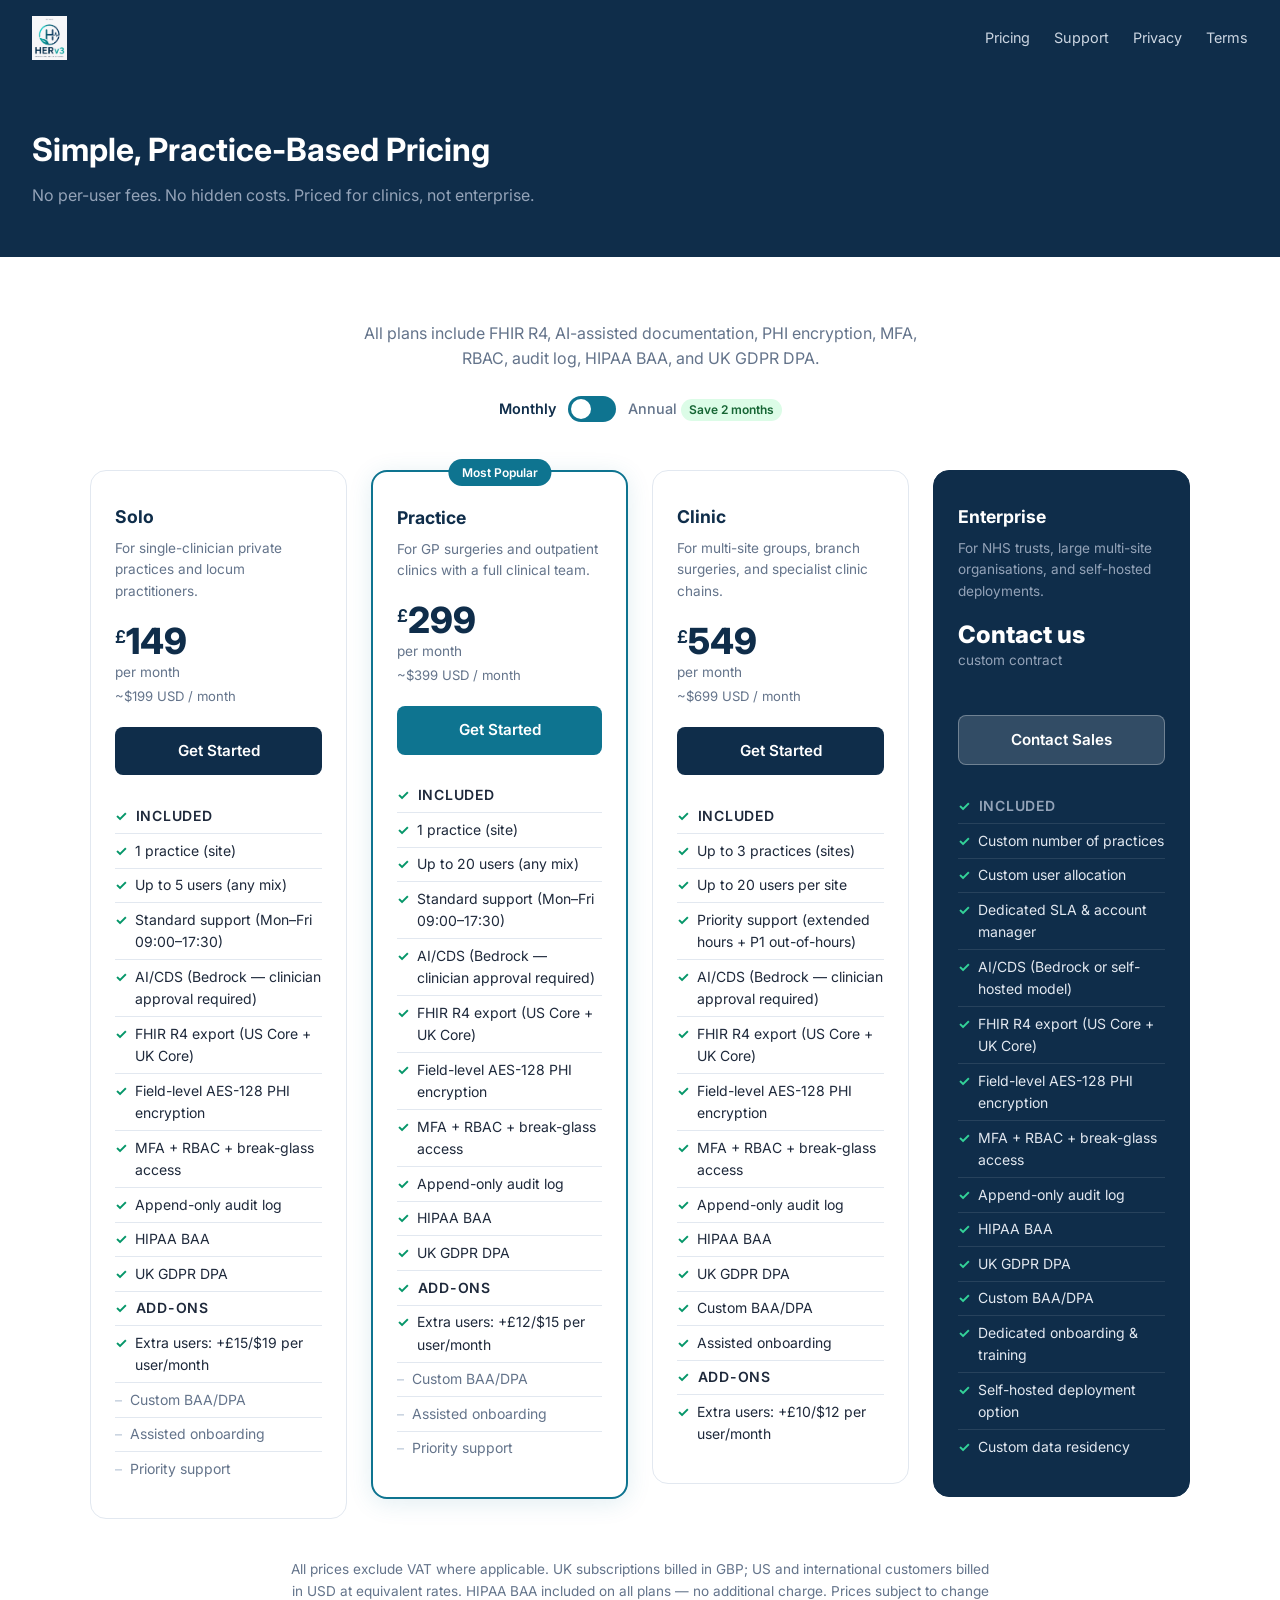
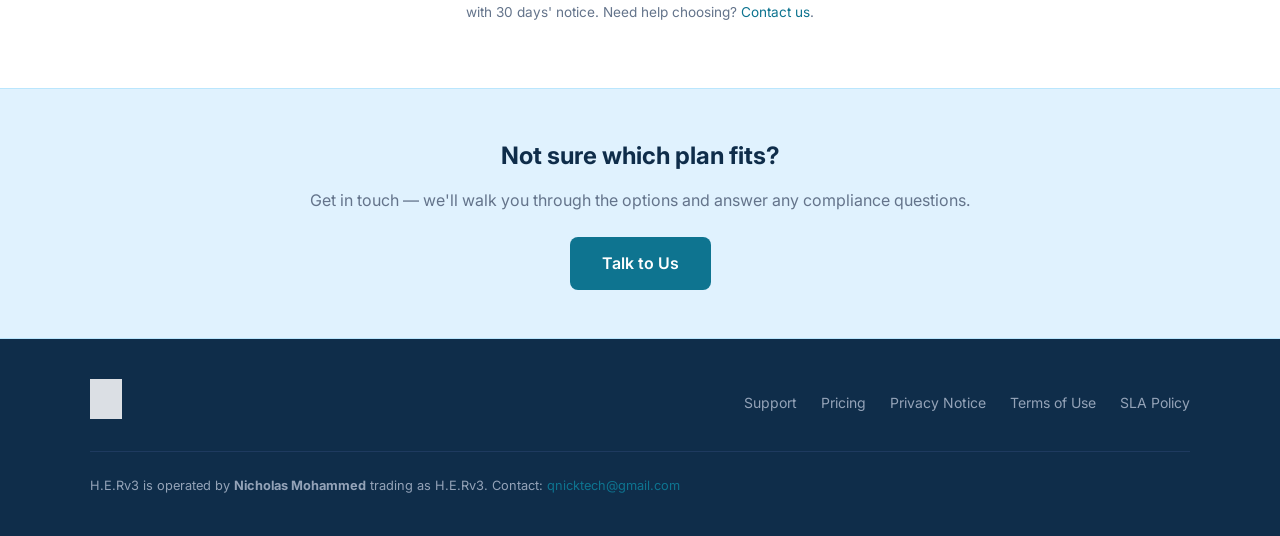
==== pricing/index.html @ 31ba491d "Add pricing page, logo, and Pricing nav link across all pages - New /pricing/ page: 4-tier pricing (" ====
<!DOCTYPE html>
<html lang="en">
<head>
  <meta charset="UTF-8">
  <meta name="viewport" content="width=device-width, initial-scale=1.0">
  <title>Pricing — H.E.Rv3</title>
  <meta name="description" content="Simple, practice-based pricing for H.E.Rv3 Health Electronic Records v3. No per-user fees. Plans for solo clinicians, GP practices, and multi-site clinics.">
  <link rel="preconnect" href="https://fonts.googleapis.com">
  <link href="https://fonts.googleapis.com/css2?family=Inter:wght@400;600;700;800&display=swap" rel="stylesheet">
  <link rel="stylesheet" href="/css/style.css">
</head>
<body class="show-monthly">

<nav>
  <a href="/" class="nav-brand"><img src="/img/herv3-logo.png" alt="H.E.Rv3" class="nav-logo"></a>
  <div class="nav-links">
    <a href="/pricing/">Pricing</a>
    <a href="/support/">Support</a>
    <a href="/legal/privacy/">Privacy</a>
    <a href="/legal/terms/">Terms</a>
  </div>
</nav>

<div class="page-header">
  <h1>Simple, Practice-Based Pricing</h1>
  <p>No per-user fees. No hidden costs. Priced for clinics, not enterprise.</p>
</div>

<section class="pricing">
  <div class="pricing-intro">
    <p>All plans include FHIR R4, AI-assisted documentation, PHI encryption, MFA, RBAC, audit log, HIPAA BAA, and UK GDPR DPA.</p>

    <div class="toggle-wrap">
      <span class="toggle-label active" id="lbl-monthly">Monthly</span>
      <label class="toggle">
        <input type="checkbox" id="billing-toggle">
        <span class="toggle-slider"></span>
      </label>
      <span class="toggle-label" id="lbl-annual">Annual <span class="save-badge">Save 2 months</span></span>
    </div>
  </div>

  <div class="pricing-grid">

    <!-- SOLO -->
    <div class="pricing-card">
      <h3>Solo</h3>
      <p class="tagline">For single-clinician private practices and locum practitioners.</p>
      <div class="price-block">
        <div class="monthly-price">
          <div class="price-amount"><span>£</span>149</div>
          <div class="price-period">per month</div>
          <div class="price-annual-note">&nbsp;</div>
          <div class="price-usd">~$199 USD / month</div>
        </div>
        <div class="annual-price">
          <div class="price-amount"><span>£</span>1,490</div>
          <div class="price-period">per year</div>
          <div class="price-annual-note">£124/month — 2 months free</div>
          <div class="price-usd">~$1,990 USD / year</div>
        </div>
      </div>
      <a href="/support/" class="pricing-cta">Get Started</a>
      <ul class="feature-list">
        <li class="feature-divider">Included</li>
        <li>1 practice (site)</li>
        <li>Up to 5 users (any mix)</li>
        <li>Standard support (Mon–Fri 09:00–17:30)</li>
        <li>AI/CDS (Bedrock — clinician approval required)</li>
        <li>FHIR R4 export (US Core + UK Core)</li>
        <li>Field-level AES-128 PHI encryption</li>
        <li>MFA + RBAC + break-glass access</li>
        <li>Append-only audit log</li>
        <li>HIPAA BAA</li>
        <li>UK GDPR DPA</li>
        <li class="feature-divider">Add-ons</li>
        <li>Extra users: +£15/$19 per user/month</li>
        <li class="no">Custom BAA/DPA</li>
        <li class="no">Assisted onboarding</li>
        <li class="no">Priority support</li>
      </ul>
    </div>

    <!-- PRACTICE (FEATURED) -->
    <div class="pricing-card featured">
      <div class="popular-badge">Most Popular</div>
      <h3>Practice</h3>
      <p class="tagline">For GP surgeries and outpatient clinics with a full clinical team.</p>
      <div class="price-block">
        <div class="monthly-price">
          <div class="price-amount"><span>£</span>299</div>
          <div class="price-period">per month</div>
          <div class="price-annual-note">&nbsp;</div>
          <div class="price-usd">~$399 USD / month</div>
        </div>
        <div class="annual-price">
          <div class="price-amount"><span>£</span>2,990</div>
          <div class="price-period">per year</div>
          <div class="price-annual-note">£249/month — 2 months free</div>
          <div class="price-usd">~$3,990 USD / year</div>
        </div>
      </div>
      <a href="/support/" class="pricing-cta">Get Started</a>
      <ul class="feature-list">
        <li class="feature-divider">Included</li>
        <li>1 practice (site)</li>
        <li>Up to 20 users (any mix)</li>
        <li>Standard support (Mon–Fri 09:00–17:30)</li>
        <li>AI/CDS (Bedrock — clinician approval required)</li>
        <li>FHIR R4 export (US Core + UK Core)</li>
        <li>Field-level AES-128 PHI encryption</li>
        <li>MFA + RBAC + break-glass access</li>
        <li>Append-only audit log</li>
        <li>HIPAA BAA</li>
        <li>UK GDPR DPA</li>
        <li class="feature-divider">Add-ons</li>
        <li>Extra users: +£12/$15 per user/month</li>
        <li class="no">Custom BAA/DPA</li>
        <li class="no">Assisted onboarding</li>
        <li class="no">Priority support</li>
      </ul>
    </div>

    <!-- CLINIC -->
    <div class="pricing-card">
      <h3>Clinic</h3>
      <p class="tagline">For multi-site groups, branch surgeries, and specialist clinic chains.</p>
      <div class="price-block">
        <div class="monthly-price">
          <div class="price-amount"><span>£</span>549</div>
          <div class="price-period">per month</div>
          <div class="price-annual-note">&nbsp;</div>
          <div class="price-usd">~$699 USD / month</div>
        </div>
        <div class="annual-price">
          <div class="price-amount"><span>£</span>5,490</div>
          <div class="price-period">per year</div>
          <div class="price-annual-note">£458/month — 2 months free</div>
          <div class="price-usd">~$6,990 USD / year</div>
        </div>
      </div>
      <a href="/support/" class="pricing-cta">Get Started</a>
      <ul class="feature-list">
        <li class="feature-divider">Included</li>
        <li>Up to 3 practices (sites)</li>
        <li>Up to 20 users per site</li>
        <li>Priority support (extended hours + P1 out-of-hours)</li>
        <li>AI/CDS (Bedrock — clinician approval required)</li>
        <li>FHIR R4 export (US Core + UK Core)</li>
        <li>Field-level AES-128 PHI encryption</li>
        <li>MFA + RBAC + break-glass access</li>
        <li>Append-only audit log</li>
        <li>HIPAA BAA</li>
        <li>UK GDPR DPA</li>
        <li>Custom BAA/DPA</li>
        <li>Assisted onboarding</li>
        <li class="feature-divider">Add-ons</li>
        <li>Extra users: +£10/$12 per user/month</li>
      </ul>
    </div>

    <!-- ENTERPRISE -->
    <div class="pricing-card enterprise-card">
      <h3>Enterprise</h3>
      <p class="tagline">For NHS trusts, large multi-site organisations, and self-hosted deployments.</p>
      <div class="price-block">
        <div class="price-amount" style="font-size:1.5rem; color:white;">Contact us</div>
        <div class="price-period">custom contract</div>
        <div class="price-annual-note">&nbsp;</div>
        <div class="price-usd">&nbsp;</div>
      </div>
      <a href="mailto:qnicktech@gmail.com?subject=Enterprise%20Enquiry" class="pricing-cta">Contact Sales</a>
      <ul class="feature-list">
        <li class="feature-divider" style="color:#94a3b8;">Included</li>
        <li>Custom number of practices</li>
        <li>Custom user allocation</li>
        <li>Dedicated SLA &amp; account manager</li>
        <li>AI/CDS (Bedrock or self-hosted model)</li>
        <li>FHIR R4 export (US Core + UK Core)</li>
        <li>Field-level AES-128 PHI encryption</li>
        <li>MFA + RBAC + break-glass access</li>
        <li>Append-only audit log</li>
        <li>HIPAA BAA</li>
        <li>UK GDPR DPA</li>
        <li>Custom BAA/DPA</li>
        <li>Dedicated onboarding &amp; training</li>
        <li>Self-hosted deployment option</li>
        <li>Custom data residency</li>
      </ul>
    </div>

  </div>

  <p class="pricing-note">
    All prices exclude VAT where applicable. UK subscriptions billed in GBP; US and international customers billed in USD at equivalent rates.
    HIPAA BAA included on all plans — no additional charge. Prices subject to change with 30 days' notice.
    Need help choosing? <a href="/support/">Contact us</a>.
  </p>
</section>

<section class="cta-band">
  <h2>Not sure which plan fits?</h2>
  <p>Get in touch — we'll walk you through the options and answer any compliance questions.</p>
  <a href="/support/" class="btn">Talk to Us</a>
</section>

<footer>
  <div class="footer-inner">
    <a href="/" class="footer-brand"><img src="/img/herv3-logo.png" alt="H.E.Rv3" style="height:40px;width:auto;filter:brightness(0) invert(1);opacity:0.85;"></a>
    <div class="footer-links">
      <a href="/support/">Support</a>
      <a href="/pricing/">Pricing</a>
      <a href="/legal/privacy/">Privacy Notice</a>
      <a href="/legal/terms/">Terms of Use</a>
      <a href="/legal/sla/">SLA Policy</a>
    </div>
    <p class="footer-copy">H.E.Rv3 is operated by <strong>Nicholas Mohammed</strong> trading as H.E.Rv3. Contact: <a href="mailto:qnicktech@gmail.com">qnicktech@gmail.com</a></p>
  </div>
</footer>

<script>
  const toggle = document.getElementById('billing-toggle');
  const body = document.body;
  const lblMonthly = document.getElementById('lbl-monthly');
  const lblAnnual = document.getElementById('lbl-annual');
  toggle.addEventListener('change', () => {
    if (toggle.checked) {
      body.classList.replace('show-monthly', 'show-annual');
      lblMonthly.classList.remove('active');
      lblAnnual.classList.add('active');
    } else {
      body.classList.replace('show-annual', 'show-monthly');
      lblAnnual.classList.remove('active');
      lblMonthly.classList.add('active');
    }
  });
</script>

</body>
</html>
---- css/style.css ----
*, *::before, *::after { box-sizing: border-box; margin: 0; padding: 0; }

:root {
  --navy: #0f2d4a;
  --teal: #0e7490;
  --teal-light: #e0f2fe;
  --text: #1e293b;
  --muted: #64748b;
  --border: #e2e8f0;
  --white: #ffffff;
  --bg: #f8fafc;
}

body { font-family: 'Inter', system-ui, sans-serif; color: var(--text); background: var(--white); line-height: 1.6; font-size: 16px; }

a { color: var(--teal); text-decoration: none; }
a:hover { text-decoration: underline; }

/* NAV */
nav { background: var(--navy); padding: 1rem 2rem; display: flex; align-items: center; justify-content: space-between; flex-wrap: wrap; gap: 1rem; }
.nav-brand { color: var(--white); font-size: 1.25rem; font-weight: 700; letter-spacing: -0.01em; }
.nav-brand span { color: #7dd3fc; }
.nav-links { display: flex; gap: 1.5rem; }
.nav-links a { color: #cbd5e1; font-size: 0.9rem; }
.nav-links a:hover { color: var(--white); text-decoration: none; }

/* HERO */
.hero { background: linear-gradient(135deg, var(--navy) 0%, #1e4d7b 100%); color: var(--white); padding: 5rem 2rem; text-align: center; }
.hero h1 { font-size: clamp(2rem, 5vw, 3.25rem); font-weight: 800; letter-spacing: -0.02em; margin-bottom: 1rem; }
.hero h1 span { color: #7dd3fc; }
.hero p { font-size: 1.15rem; color: #cbd5e1; max-width: 680px; margin: 0 auto 2rem; }
.btn { display: inline-block; background: var(--teal); color: var(--white); padding: 0.85rem 2rem; border-radius: 0.5rem; font-weight: 600; font-size: 1rem; transition: background 0.2s; }
.btn:hover { background: #0e6380; text-decoration: none; }
.btn-outline { background: transparent; border: 2px solid #7dd3fc; color: #7dd3fc; margin-left: 1rem; }
.btn-outline:hover { background: rgba(125,211,252,0.1); }

/* FEATURES */
.features { padding: 4rem 2rem; background: var(--bg); }
.features h2 { text-align: center; font-size: 1.75rem; font-weight: 700; color: var(--navy); margin-bottom: 0.5rem; }
.features .subtitle { text-align: center; color: var(--muted); margin-bottom: 3rem; }
.grid { display: grid; grid-template-columns: repeat(auto-fit, minmax(260px, 1fr)); gap: 1.5rem; max-width: 1100px; margin: 0 auto; }
.card { background: var(--white); border: 1px solid var(--border); border-radius: 0.75rem; padding: 1.5rem; }
.card-icon { font-size: 1.75rem; margin-bottom: 0.75rem; }
.card h3 { font-size: 1rem; font-weight: 600; color: var(--navy); margin-bottom: 0.4rem; }
.card p { font-size: 0.9rem; color: var(--muted); }

/* PRICING HINT */
.cta-band { background: var(--teal-light); border-top: 1px solid #bae6fd; border-bottom: 1px solid #bae6fd; padding: 3rem 2rem; text-align: center; }
.cta-band h2 { font-size: 1.5rem; font-weight: 700; color: var(--navy); margin-bottom: 0.75rem; }
.cta-band p { color: var(--muted); margin-bottom: 1.5rem; }

/* CONTENT PAGES */
.page-header { background: var(--navy); color: var(--white); padding: 3rem 2rem; }
.page-header h1 { font-size: 2rem; font-weight: 700; }
.page-header p { color: #94a3b8; margin-top: 0.5rem; }
.content { max-width: 800px; margin: 0 auto; padding: 3rem 2rem; }
.content h2 { font-size: 1.25rem; font-weight: 700; color: var(--navy); margin: 2rem 0 0.75rem; padding-bottom: 0.4rem; border-bottom: 1px solid var(--border); }
.content h3 { font-size: 1rem; font-weight: 600; color: var(--text); margin: 1.25rem 0 0.5rem; }
.content p { margin-bottom: 1rem; color: var(--text); }
.content ul, .content ol { margin: 0.75rem 0 1rem 1.5rem; }
.content li { margin-bottom: 0.4rem; }
.notice { background: #fef3c7; border-left: 4px solid #f59e0b; padding: 1rem 1.25rem; border-radius: 0 0.5rem 0.5rem 0; margin-bottom: 2rem; font-size: 0.9rem; }

/* TABLE */
table { width: 100%; border-collapse: collapse; margin: 1rem 0 1.5rem; font-size: 0.9rem; }
th { background: var(--navy); color: var(--white); padding: 0.6rem 0.75rem; text-align: left; }
td { padding: 0.6rem 0.75rem; border-bottom: 1px solid var(--border); vertical-align: top; }
tr:nth-child(even) td { background: var(--bg); }

/* SUPPORT */
.support-grid { display: grid; grid-template-columns: repeat(auto-fit, minmax(280px, 1fr)); gap: 1.5rem; margin: 2rem 0; }
.support-card { border: 1px solid var(--border); border-radius: 0.75rem; padding: 1.5rem; }
.support-card h3 { color: var(--navy); font-size: 1rem; font-weight: 600; margin-bottom: 0.5rem; }
.support-card p { font-size: 0.9rem; color: var(--muted); margin-bottom: 0.75rem; }
.support-card a { font-weight: 600; }

/* FOOTER */
footer { background: var(--navy); color: #94a3b8; padding: 2.5rem 2rem; }
.footer-inner { max-width: 1100px; margin: 0 auto; display: flex; flex-wrap: wrap; justify-content: space-between; gap: 1.5rem; align-items: center; }
.footer-brand { color: var(--white); font-weight: 700; }
.footer-links { display: flex; gap: 1.5rem; flex-wrap: wrap; }
.footer-links a { color: #94a3b8; font-size: 0.875rem; }
.footer-links a:hover { color: var(--white); text-decoration: none; }
.footer-copy { width: 100%; font-size: 0.8rem; padding-top: 1.5rem; border-top: 1px solid #1e3a5f; }

/* NAV LOGO */
.nav-logo { height: 44px; width: auto; display: block; }

/* PRICING */
.pricing { padding: 4rem 2rem; background: var(--white); }
.pricing-intro { text-align: center; margin-bottom: 3rem; }
.pricing-intro h2 { font-size: 1.75rem; font-weight: 700; color: var(--navy); margin-bottom: 0.5rem; }
.pricing-intro p { color: var(--muted); max-width: 560px; margin: 0 auto 1.5rem; }

.toggle-wrap { display: flex; align-items: center; justify-content: center; gap: 0.75rem; margin-bottom: 2.5rem; }
.toggle-label { font-size: 0.9rem; color: var(--muted); font-weight: 500; }
.toggle-label.active { color: var(--navy); font-weight: 600; }
.toggle { position: relative; display: inline-block; width: 48px; height: 26px; }
.toggle input { opacity: 0; width: 0; height: 0; }
.toggle-slider { position: absolute; inset: 0; background: var(--teal); border-radius: 26px; cursor: pointer; transition: 0.2s; }
.toggle-slider::before { content: ''; position: absolute; height: 20px; width: 20px; left: 3px; bottom: 3px; background: white; border-radius: 50%; transition: 0.2s; }
.toggle input:checked + .toggle-slider::before { transform: translateX(22px); }
.save-badge { background: #dcfce7; color: #166534; font-size: 0.75rem; font-weight: 600; padding: 0.2rem 0.5rem; border-radius: 9999px; }

.pricing-grid { display: grid; grid-template-columns: repeat(auto-fit, minmax(240px, 1fr)); gap: 1.5rem; max-width: 1100px; margin: 0 auto; align-items: start; }
.pricing-card { border: 1px solid var(--border); border-radius: 1rem; padding: 2rem 1.5rem; background: var(--white); position: relative; }
.pricing-card.featured { border: 2px solid var(--teal); box-shadow: 0 4px 24px rgba(14,116,144,0.12); }
.popular-badge { position: absolute; top: -13px; left: 50%; transform: translateX(-50%); background: var(--teal); color: white; font-size: 0.75rem; font-weight: 600; padding: 0.25rem 0.85rem; border-radius: 9999px; white-space: nowrap; }
.pricing-card h3 { font-size: 1.1rem; font-weight: 700; color: var(--navy); margin-bottom: 0.4rem; }
.pricing-card .tagline { font-size: 0.85rem; color: var(--muted); margin-bottom: 1.25rem; min-height: 2.5rem; }
.price-block { margin-bottom: 1.25rem; }
.price-amount { font-size: 2.25rem; font-weight: 800; color: var(--navy); line-height: 1; }
.price-amount span { font-size: 1.1rem; font-weight: 600; vertical-align: top; margin-top: 0.3rem; display: inline-block; }
.price-period { font-size: 0.85rem; color: var(--muted); margin-top: 0.2rem; }
.price-annual-note { font-size: 0.8rem; color: #059669; font-weight: 500; margin-top: 0.2rem; min-height: 1.2rem; }
.price-usd { font-size: 0.82rem; color: var(--muted); margin-top: 0.15rem; }

.show-monthly .annual-price, .show-monthly .price-annual-note { display: none; }
.show-annual .monthly-price { display: none; }

.pricing-cta { display: block; width: 100%; text-align: center; background: var(--navy); color: white; padding: 0.75rem 1rem; border-radius: 0.5rem; font-weight: 600; font-size: 0.95rem; margin-bottom: 1.5rem; transition: background 0.2s; }
.pricing-cta:hover { background: var(--teal); text-decoration: none; }
.pricing-card.featured .pricing-cta { background: var(--teal); }
.pricing-card.featured .pricing-cta:hover { background: #0e6380; }

.feature-list { list-style: none; padding: 0; margin: 0; }
.feature-list li { font-size: 0.875rem; padding: 0.35rem 0; color: var(--text); display: flex; gap: 0.5rem; align-items: flex-start; border-bottom: 1px solid var(--border); }
.feature-list li:last-child { border-bottom: none; }
.feature-list li::before { content: '✓'; color: #059669; font-weight: 700; flex-shrink: 0; }
.feature-list li.no::before { content: '–'; color: #cbd5e1; }
.feature-list li.no { color: var(--muted); }
.feature-divider { font-size: 0.75rem; font-weight: 600; color: var(--muted); text-transform: uppercase; letter-spacing: 0.05em; padding: 0.75rem 0 0.25rem; }

.enterprise-card { background: var(--navy); color: white; border-color: var(--navy); }
.enterprise-card h3 { color: white; }
.enterprise-card .tagline { color: #94a3b8; }
.enterprise-card .price-amount { color: white; }
.enterprise-card .price-period { color: #94a3b8; }
.enterprise-card .pricing-cta { background: rgba(255,255,255,0.15); border: 1px solid rgba(255,255,255,0.3); }
.enterprise-card .pricing-cta:hover { background: rgba(255,255,255,0.25); }
.enterprise-card .feature-list li { color: #e2e8f0; border-bottom-color: rgba(255,255,255,0.1); }
.enterprise-card .feature-list li::before { color: #34d399; }

.pricing-note { text-align: center; max-width: 700px; margin: 2.5rem auto 0; font-size: 0.85rem; color: var(--muted); }

@media (max-width: 600px) {
  .btn-outline { margin-left: 0; margin-top: 0.75rem; }
  .hero { padding: 3rem 1.25rem; }
  .content { padding: 2rem 1.25rem; }
  table { font-size: 0.8rem; }
  .pricing-grid { grid-template-columns: 1fr; }
}
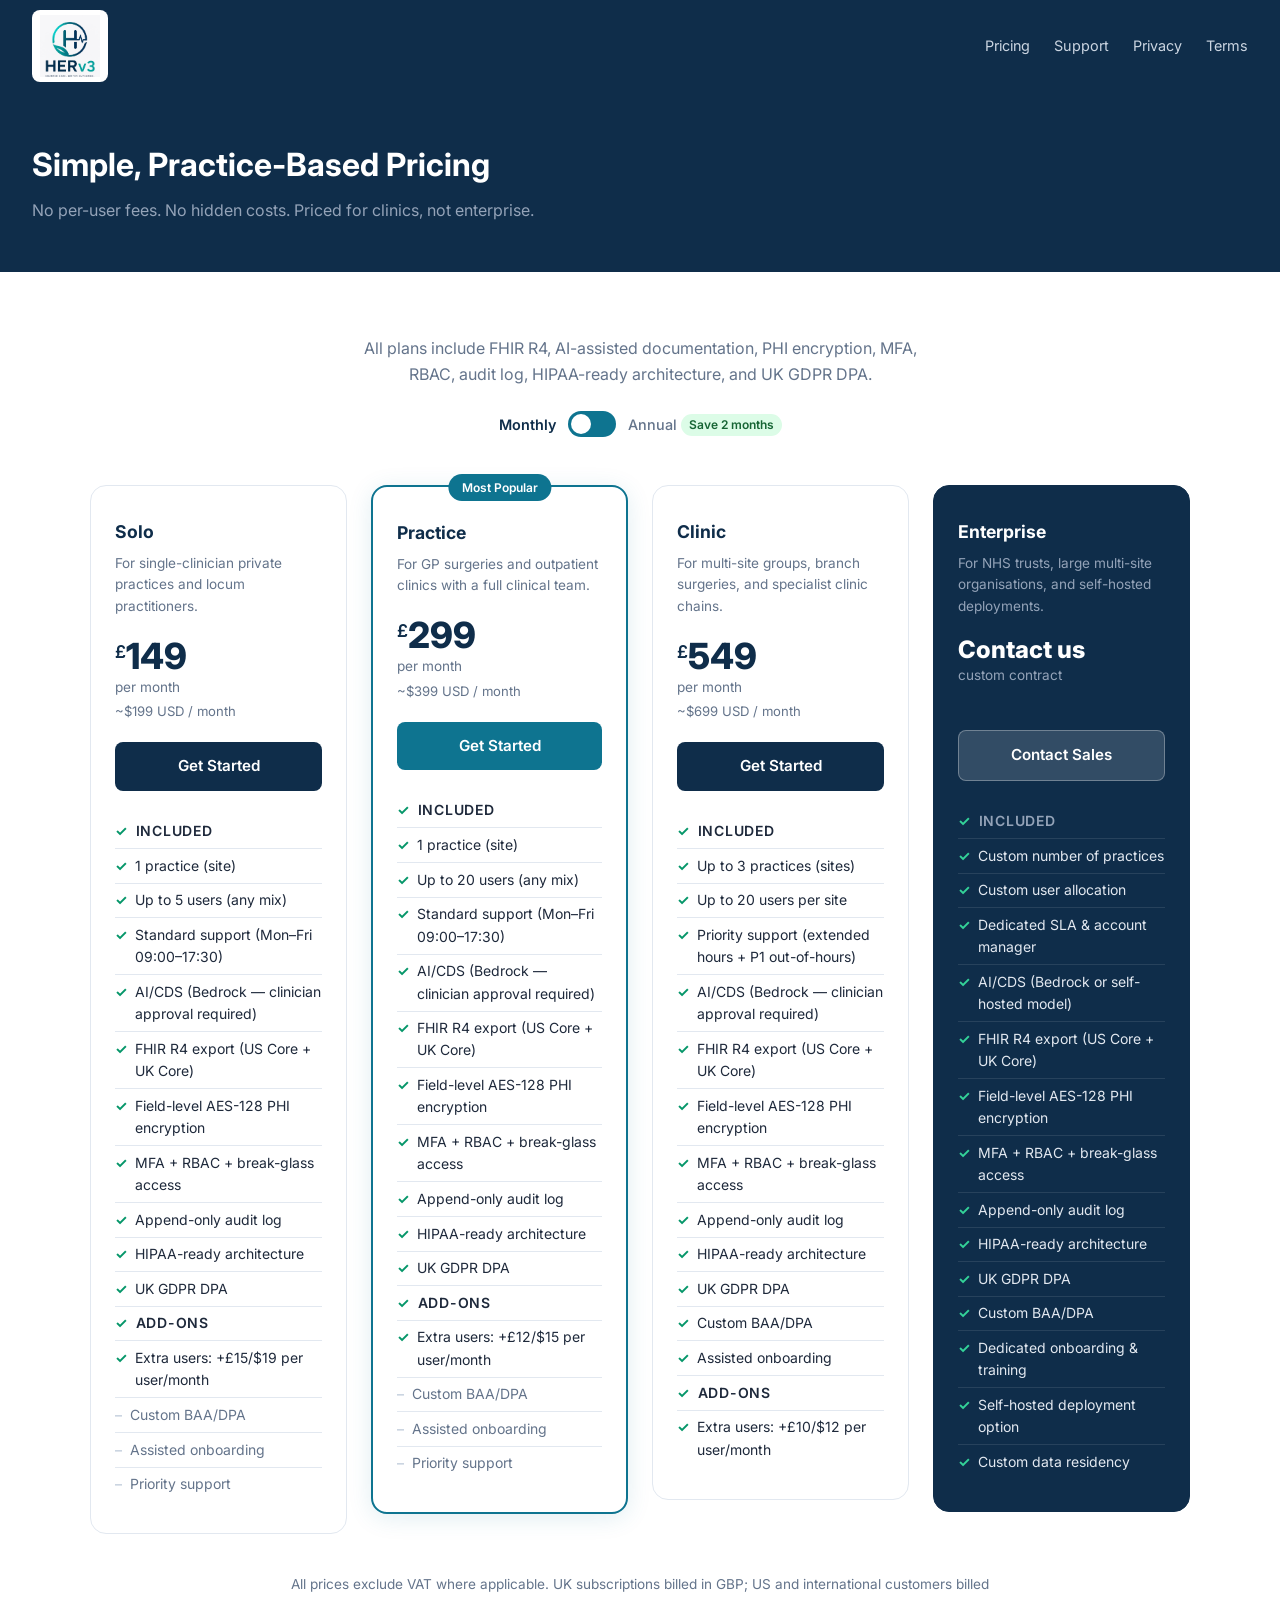
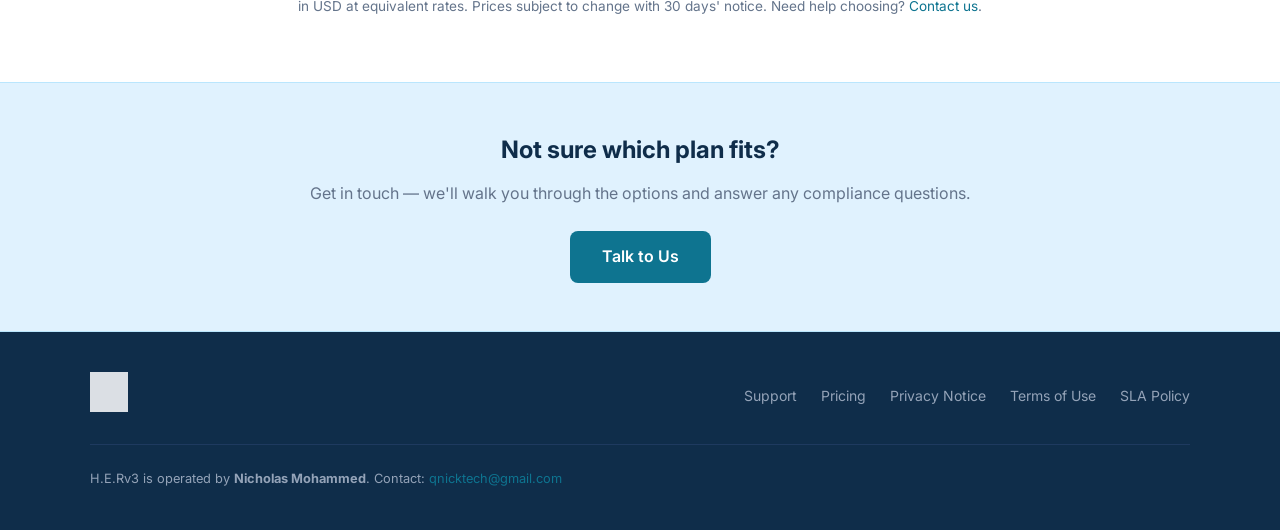
==== commit 43b0f3ed: "Remove HIPAA BAA claim and trading name across all pages - Replace 'HIPAA BAA' with 'HIPAA-ready arc" ====
--- a/pricing/index.html
+++ b/pricing/index.html
@@ -28,7 +28,7 @@
 
 <section class="pricing">
   <div class="pricing-intro">
-    <p>All plans include FHIR R4, AI-assisted documentation, PHI encryption, MFA, RBAC, audit log, HIPAA BAA, and UK GDPR DPA.</p>
+    <p>All plans include FHIR R4, AI-assisted documentation, PHI encryption, MFA, RBAC, audit log, HIPAA-ready architecture, and UK GDPR DPA.</p>
 
     <div class="toggle-wrap">
       <span class="toggle-label active" id="lbl-monthly">Monthly</span>
@@ -71,7 +71,7 @@
         <li>Field-level AES-128 PHI encryption</li>
         <li>MFA + RBAC + break-glass access</li>
         <li>Append-only audit log</li>
-        <li>HIPAA BAA</li>
+        <li>HIPAA-ready architecture</li>
         <li>UK GDPR DPA</li>
         <li class="feature-divider">Add-ons</li>
         <li>Extra users: +£15/$19 per user/month</li>
@@ -111,7 +111,7 @@
         <li>Field-level AES-128 PHI encryption</li>
         <li>MFA + RBAC + break-glass access</li>
         <li>Append-only audit log</li>
-        <li>HIPAA BAA</li>
+        <li>HIPAA-ready architecture</li>
         <li>UK GDPR DPA</li>
         <li class="feature-divider">Add-ons</li>
         <li>Extra users: +£12/$15 per user/month</li>
@@ -150,7 +150,7 @@
         <li>Field-level AES-128 PHI encryption</li>
         <li>MFA + RBAC + break-glass access</li>
         <li>Append-only audit log</li>
-        <li>HIPAA BAA</li>
+        <li>HIPAA-ready architecture</li>
         <li>UK GDPR DPA</li>
         <li>Custom BAA/DPA</li>
         <li>Assisted onboarding</li>
@@ -180,7 +180,7 @@
         <li>Field-level AES-128 PHI encryption</li>
         <li>MFA + RBAC + break-glass access</li>
         <li>Append-only audit log</li>
-        <li>HIPAA BAA</li>
+        <li>HIPAA-ready architecture</li>
         <li>UK GDPR DPA</li>
         <li>Custom BAA/DPA</li>
         <li>Dedicated onboarding &amp; training</li>
@@ -193,7 +193,7 @@
 
   <p class="pricing-note">
     All prices exclude VAT where applicable. UK subscriptions billed in GBP; US and international customers billed in USD at equivalent rates.
-    HIPAA BAA included on all plans — no additional charge. Prices subject to change with 30 days' notice.
+    Prices subject to change with 30 days' notice.
     Need help choosing? <a href="/support/">Contact us</a>.
   </p>
 </section>
@@ -214,7 +214,7 @@
       <a href="/legal/terms/">Terms of Use</a>
       <a href="/legal/sla/">SLA Policy</a>
     </div>
-    <p class="footer-copy">H.E.Rv3 is operated by <strong>Nicholas Mohammed</strong> trading as H.E.Rv3. Contact: <a href="mailto:qnicktech@gmail.com">qnicktech@gmail.com</a></p>
+    <p class="footer-copy">H.E.Rv3 is operated by <strong>Nicholas Mohammed</strong>. Contact: <a href="mailto:qnicktech@gmail.com">qnicktech@gmail.com</a></p>
   </div>
 </footer>
 
--- a/css/style.css
+++ b/css/style.css
@@ -17,7 +17,7 @@
 a:hover { text-decoration: underline; }
 
 /* NAV */
-nav { background: var(--navy); padding: 1rem 2rem; display: flex; align-items: center; justify-content: space-between; flex-wrap: wrap; gap: 1rem; }
+nav { background: var(--navy); padding: 0.6rem 2rem; display: flex; align-items: center; justify-content: space-between; flex-wrap: wrap; gap: 1rem; }
 .nav-brand { color: var(--white); font-size: 1.25rem; font-weight: 700; letter-spacing: -0.01em; }
 .nav-brand span { color: #7dd3fc; }
 .nav-links { display: flex; gap: 1.5rem; }
@@ -84,7 +84,7 @@
 .footer-copy { width: 100%; font-size: 0.8rem; padding-top: 1.5rem; border-top: 1px solid #1e3a5f; }
 
 /* NAV LOGO */
-.nav-logo { height: 44px; width: auto; display: block; }
+.nav-logo { height: 72px; width: auto; display: block; background: white; padding: 5px 8px; border-radius: 8px; }
 
 /* PRICING */
 .pricing { padding: 4rem 2rem; background: var(--white); }
